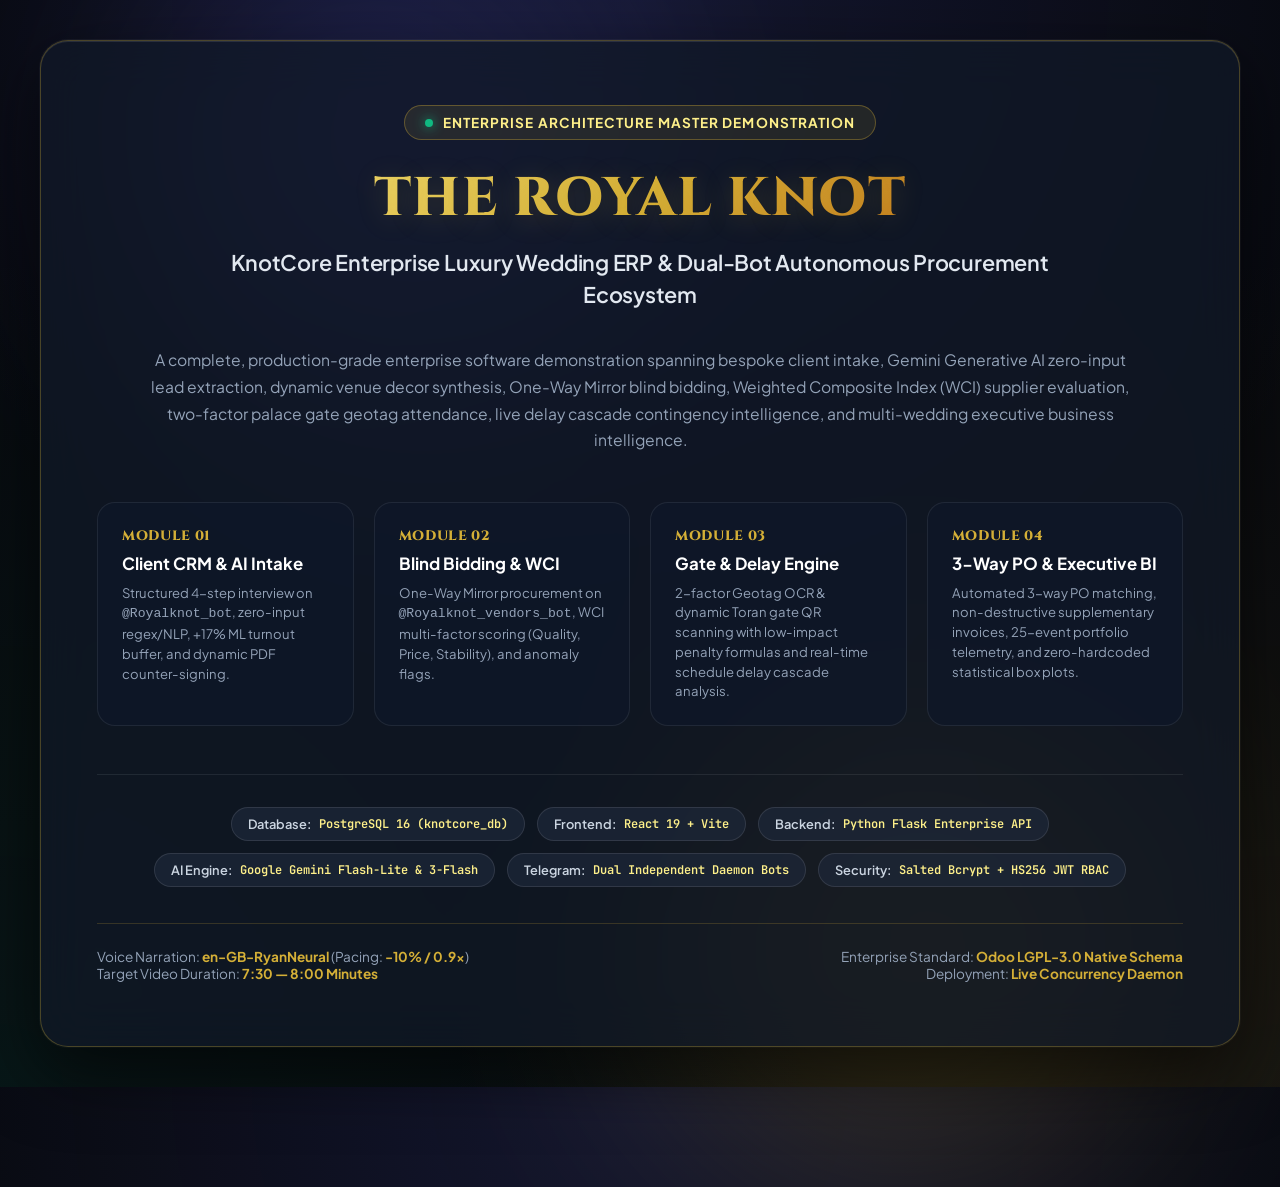
==== title_slide.html @ b84da5e1 "docs: add comprehensive 7-8 min video demonstration script and luxury html title slide" ====
<!DOCTYPE html>
<html lang="en">
<head>
  <meta charset="UTF-8">
  <meta name="viewport" content="width=device-width, initial-scale=1.0">
  <title>The Royal Knot — KnotCore Enterprise Luxury Wedding ERP</title>
  <link rel="preconnect" href="https://fonts.googleapis.com">
  <link rel="preconnect" href="https://fonts.gstatic.com" crossorigin>
  <link href="https://fonts.googleapis.com/css2?family=Cinzel:wght@600;700;800;900&family=Plus+Jakarta+Sans:wght@400;500;600;700;800&family=JetBrains+Mono:wght@500;600&display=swap" rel="stylesheet">
  <style>
    :root {
      --bg-primary: #07090e;
      --bg-card: rgba(17, 24, 39, 0.75);
      --gold-primary: #d4af37;
      --gold-light: #fef08a;
      --gold-gradient: linear-gradient(135deg, #fef08a 0%, #d4af37 50%, #b45309 100%);
      --accent-blue: #6366f1;
      --accent-emerald: #10b981;
      --border-gold: rgba(212, 175, 55, 0.3);
      --text-main: #f8fafc;
      --text-muted: #94a3b8;
    }

    * {
      margin: 0;
      padding: 0;
      box-sizing: border-box;
    }

    body {
      background-color: var(--bg-primary);
      background-image: 
        radial-gradient(circle at 50% 0%, rgba(99, 102, 241, 0.15) 0%, transparent 60%),
        radial-gradient(circle at 100% 100%, rgba(212, 175, 55, 0.08) 0%, transparent 50%),
        radial-gradient(circle at 0% 100%, rgba(16, 185, 129, 0.08) 0%, transparent 50%);
      color: var(--text-main);
      font-family: 'Plus Jakarta Sans', sans-serif;
      min-height: 100vh;
      display: flex;
      flex-direction: column;
      justify-content: center;
      align-items: center;
      padding: 40px 24px;
      overflow-x: hidden;
      position: relative;
    }

    .glow-orb {
      position: absolute;
      width: 500px;
      height: 500px;
      border-radius: 50%;
      filter: blur(120px);
      opacity: 0.18;
      pointer-events: none;
      z-index: 0;
    }
    .orb-1 { top: -100px; left: 10%; background: #6366f1; }
    .orb-2 { bottom: -100px; right: 10%; background: #d4af37; }

    .main-container {
      position: relative;
      z-index: 10;
      max-width: 1200px;
      width: 100%;
      background: var(--bg-card);
      backdrop-filter: blur(24px);
      -webkit-backdrop-filter: blur(24px);
      border: 1px solid var(--border-gold);
      border-radius: 28px;
      padding: 64px 56px;
      box-shadow: 
        0 24px 70px rgba(0, 0, 0, 0.6),
        0 0 0 1px rgba(255, 255, 255, 0.05),
        inset 0 1px 0 rgba(255, 255, 255, 0.1);
      text-align: center;
    }

    .badge-bar {
      display: inline-flex;
      align-items: center;
      gap: 10px;
      background: rgba(212, 175, 55, 0.1);
      border: 1px solid rgba(212, 175, 55, 0.35);
      padding: 8px 20px;
      border-radius: 9999px;
      font-size: 0.85rem;
      font-weight: 700;
      color: var(--gold-light);
      letter-spacing: 0.08em;
      text-transform: uppercase;
      margin-bottom: 28px;
    }

    .badge-pulse {
      width: 8px;
      height: 8px;
      background: #10b981;
      border-radius: 50%;
      box-shadow: 0 0 12px #10b981;
      animation: pulse 2s infinite;
    }

    @keyframes pulse {
      0%, 100% { opacity: 1; transform: scale(1); }
      50% { opacity: 0.4; transform: scale(0.85); }
    }

    .title-royal {
      font-family: 'Cinzel', serif;
      font-size: 3.4rem;
      font-weight: 800;
      line-height: 1.15;
      letter-spacing: 0.02em;
      background: var(--gold-gradient);
      -webkit-background-clip: text;
      -webkit-text-fill-color: transparent;
      margin-bottom: 16px;
      text-shadow: 0 4px 30px rgba(212, 175, 55, 0.2);
    }

    .subtitle-system {
      font-size: 1.35rem;
      font-weight: 600;
      color: #e2e8f0;
      letter-spacing: -0.01em;
      max-width: 900px;
      margin: 0 auto 36px;
      line-height: 1.5;
    }

    .architecture-summary {
      font-size: 0.98rem;
      color: var(--text-muted);
      max-width: 980px;
      margin: 0 auto 48px;
      line-height: 1.7;
    }

    .pillars-grid {
      display: grid;
      grid-template-columns: repeat(4, 1fr);
      gap: 20px;
      margin-bottom: 48px;
      text-align: left;
    }

    .pillar-card {
      background: rgba(15, 23, 42, 0.65);
      border: 1px solid rgba(255, 255, 255, 0.08);
      border-radius: 18px;
      padding: 24px;
      transition: all 0.3s ease;
      position: relative;
      overflow: hidden;
    }

    .pillar-card:hover {
      border-color: rgba(212, 175, 55, 0.4);
      transform: translateY(-4px);
      box-shadow: 0 12px 28px rgba(0, 0, 0, 0.4);
    }

    .pillar-card::before {
      content: '';
      position: absolute;
      top: 0;
      left: 0;
      right: 0;
      height: 3px;
      background: var(--gold-gradient);
      opacity: 0;
      transition: opacity 0.3s ease;
    }

    .pillar-card:hover::before {
      opacity: 1;
    }

    .pillar-num {
      font-family: 'Cinzel', serif;
      font-size: 0.85rem;
      font-weight: 800;
      color: var(--gold-primary);
      margin-bottom: 8px;
      letter-spacing: 0.05em;
    }

    .pillar-title {
      font-size: 1.05rem;
      font-weight: 700;
      color: #ffffff;
      margin-bottom: 8px;
      line-height: 1.3;
    }

    .pillar-desc {
      font-size: 0.82rem;
      color: var(--text-muted);
      line-height: 1.5;
    }

    .tech-stack-row {
      display: flex;
      flex-wrap: wrap;
      justify-content: center;
      gap: 12px;
      padding-top: 32px;
      border-top: 1px solid rgba(255, 255, 255, 0.08);
    }

    .tech-pill {
      background: rgba(30, 41, 59, 0.7);
      border: 1px solid rgba(255, 255, 255, 0.1);
      color: #cbd5e1;
      padding: 8px 16px;
      border-radius: 9999px;
      font-size: 0.8rem;
      font-weight: 600;
      display: inline-flex;
      align-items: center;
      gap: 8px;
    }

    .tech-pill span.code {
      font-family: 'JetBrains Mono', monospace;
      color: var(--gold-light);
      font-size: 0.75rem;
    }

    .meta-footer {
      margin-top: 36px;
      display: flex;
      justify-content: space-between;
      align-items: center;
      padding-top: 24px;
      border-top: 1px solid rgba(212, 175, 55, 0.2);
      font-size: 0.85rem;
      color: var(--text-muted);
    }

    .meta-left {
      text-align: left;
    }

    .meta-right {
      text-align: right;
    }

    .meta-highlight {
      color: var(--gold-primary);
      font-weight: 700;
    }

    @media (max-width: 900px) {
      .pillars-grid {
        grid-template-columns: repeat(2, 1fr);
      }
      .title-royal {
        font-size: 2.5rem;
      }
    }
  </style>
</head>
<body>

  <div class="glow-orb orb-1"></div>
  <div class="glow-orb orb-2"></div>

  <div class="main-container">
    
    <div class="badge-bar">
      <span class="badge-pulse"></span>
      <span>Enterprise Architecture Master Demonstration</span>
    </div>

    <h1 class="title-royal">THE ROYAL KNOT</h1>
    <div class="subtitle-system">
      KnotCore Enterprise Luxury Wedding ERP &amp; Dual-Bot Autonomous Procurement Ecosystem
    </div>

    <p class="architecture-summary">
      A complete, production-grade enterprise software demonstration spanning bespoke client intake, 
      Gemini Generative AI zero-input lead extraction, dynamic venue decor synthesis, One-Way Mirror blind bidding, 
      Weighted Composite Index (WCI) supplier evaluation, two-factor palace gate geotag attendance, 
      live delay cascade contingency intelligence, and multi-wedding executive business intelligence.
    </p>

    <div class="pillars-grid">
      <div class="pillar-card">
        <div class="pillar-num">MODULE 01</div>
        <div class="pillar-title">Client CRM &amp; AI Intake</div>
        <div class="pillar-desc">
          Structured 4-step interview on <code>@Royalknot_bot</code>, zero-input regex/NLP, +17% ML turnout buffer, and dynamic PDF counter-signing.
        </div>
      </div>

      <div class="pillar-card">
        <div class="pillar-num">MODULE 02</div>
        <div class="pillar-title">Blind Bidding &amp; WCI</div>
        <div class="pillar-desc">
          One-Way Mirror procurement on <code>@Royalknot_vendors_bot</code>, WCI multi-factor scoring (Quality, Price, Stability), and anomaly flags.
        </div>
      </div>

      <div class="pillar-card">
        <div class="pillar-num">MODULE 03</div>
        <div class="pillar-title">Gate &amp; Delay Engine</div>
        <div class="pillar-desc">
          2-factor Geotag OCR &amp; dynamic Toran gate QR scanning with low-impact penalty formulas and real-time schedule delay cascade analysis.
        </div>
      </div>

      <div class="pillar-card">
        <div class="pillar-num">MODULE 04</div>
        <div class="pillar-title">3-Way PO &amp; Executive BI</div>
        <div class="pillar-desc">
          Automated 3-way PO matching, non-destructive supplementary invoices, 25-event portfolio telemetry, and zero-hardcoded statistical box plots.
        </div>
      </div>
    </div>

    <div class="tech-stack-row">
      <div class="tech-pill">Database: <span class="code">PostgreSQL 16 (knotcore_db)</span></div>
      <div class="tech-pill">Frontend: <span class="code">React 19 + Vite</span></div>
      <div class="tech-pill">Backend: <span class="code">Python Flask Enterprise API</span></div>
      <div class="tech-pill">AI Engine: <span class="code">Google Gemini Flash-Lite &amp; 3-Flash</span></div>
      <div class="tech-pill">Telegram: <span class="code">Dual Independent Daemon Bots</span></div>
      <div class="tech-pill">Security: <span class="code">Salted Bcrypt + HS256 JWT RBAC</span></div>
    </div>

    <div class="meta-footer">
      <div class="meta-left">
        Voice Narration: <span class="meta-highlight">en-GB-RyanNeural</span> (Pacing: <span class="meta-highlight">-10% / 0.9x</span>)<br>
        Target Video Duration: <span class="meta-highlight">7:30 — 8:00 Minutes</span>
      </div>
      <div class="meta-right">
        Enterprise Standard: <span class="meta-highlight">Odoo LGPL-3.0 Native Schema</span><br>
        Deployment: <span class="meta-highlight">Live Concurrency Daemon</span>
      </div>
    </div>

  </div>

</body>
</html>
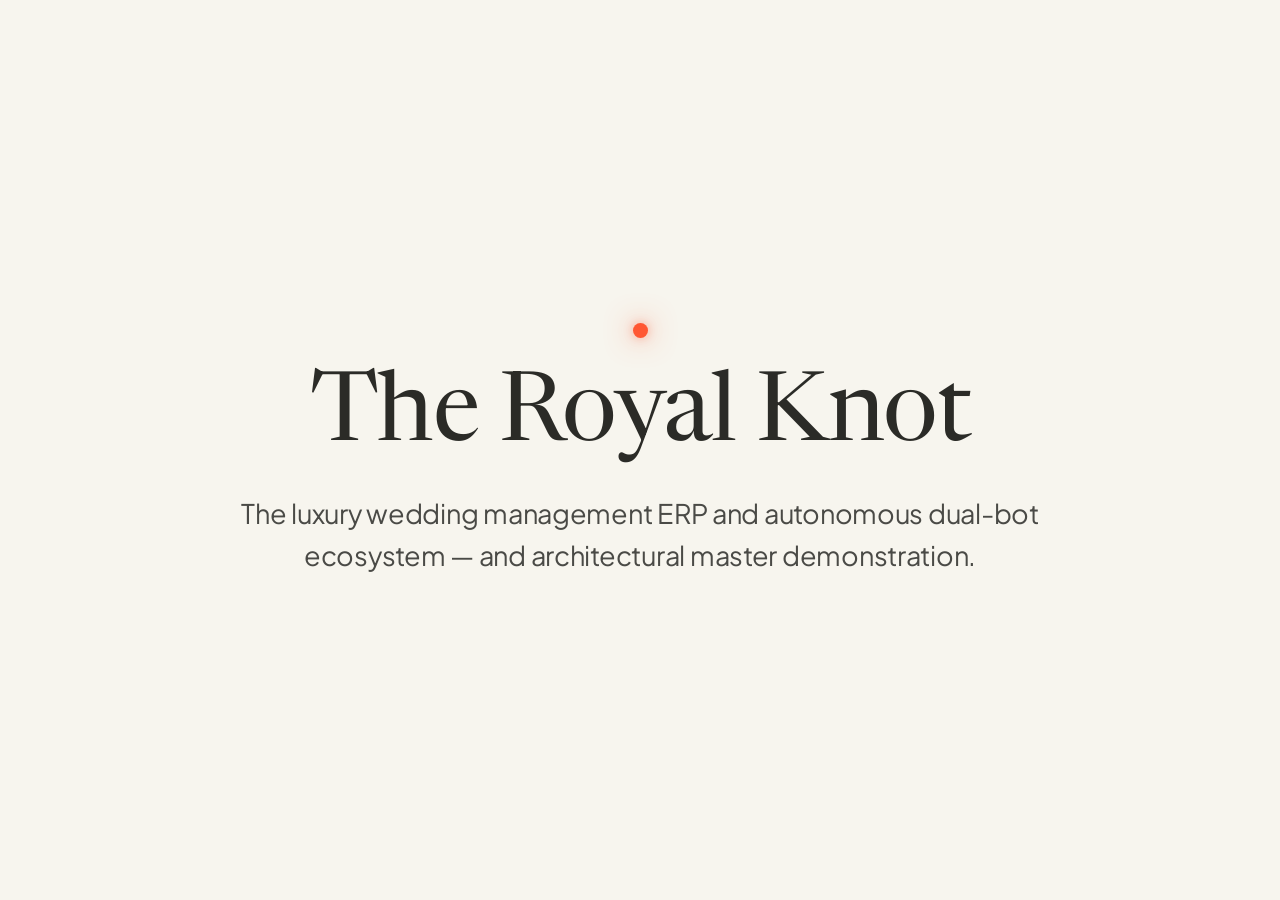
==== commit 258c8095: "feat(core): luxury wedding ERP architecture with dual-bot ecosystem, Odoo integration, and verified " ====
--- a/title_slide.html
+++ b/title_slide.html
@@ -3,24 +3,11 @@
 <head>
   <meta charset="UTF-8">
   <meta name="viewport" content="width=device-width, initial-scale=1.0">
-  <title>The Royal Knot — KnotCore Enterprise Luxury Wedding ERP</title>
+  <title>The Royal Knot — Enterprise Architecture Master Demonstration</title>
   <link rel="preconnect" href="https://fonts.googleapis.com">
   <link rel="preconnect" href="https://fonts.gstatic.com" crossorigin>
-  <link href="https://fonts.googleapis.com/css2?family=Cinzel:wght@600;700;800;900&family=Plus+Jakarta+Sans:wght@400;500;600;700;800&family=JetBrains+Mono:wght@500;600&display=swap" rel="stylesheet">
+  <link href="https://fonts.googleapis.com/css2?family=Cormorant+Garamond:ital,wght@0,400;0,500;0,600;1,400&family=Newsreader:ital,opsz,wght@0,6..72,400;0,6..72,500;1,6..72,400&family=Plus+Jakarta+Sans:wght@400;500;600&display=swap" rel="stylesheet">
   <style>
-    :root {
-      --bg-primary: #07090e;
-      --bg-card: rgba(17, 24, 39, 0.75);
-      --gold-primary: #d4af37;
-      --gold-light: #fef08a;
-      --gold-gradient: linear-gradient(135deg, #fef08a 0%, #d4af37 50%, #b45309 100%);
-      --accent-blue: #6366f1;
-      --accent-emerald: #10b981;
-      --border-gold: rgba(212, 175, 55, 0.3);
-      --text-main: #f8fafc;
-      --text-muted: #94a3b8;
-    }
-
     * {
       margin: 0;
       padding: 0;
@@ -28,319 +15,76 @@
     }
 
     body {
-      background-color: var(--bg-primary);
-      background-image: 
-        radial-gradient(circle at 50% 0%, rgba(99, 102, 241, 0.15) 0%, transparent 60%),
-        radial-gradient(circle at 100% 100%, rgba(212, 175, 55, 0.08) 0%, transparent 50%),
-        radial-gradient(circle at 0% 100%, rgba(16, 185, 129, 0.08) 0%, transparent 50%);
-      color: var(--text-main);
-      font-family: 'Plus Jakarta Sans', sans-serif;
+      background-color: #f7f5ee;
       min-height: 100vh;
       display: flex;
       flex-direction: column;
       justify-content: center;
       align-items: center;
-      padding: 40px 24px;
-      overflow-x: hidden;
-      position: relative;
-    }
-
-    .glow-orb {
-      position: absolute;
-      width: 500px;
-      height: 500px;
-      border-radius: 50%;
-      filter: blur(120px);
-      opacity: 0.18;
-      pointer-events: none;
-      z-index: 0;
-    }
-    .orb-1 { top: -100px; left: 10%; background: #6366f1; }
-    .orb-2 { bottom: -100px; right: 10%; background: #d4af37; }
-
-    .main-container {
-      position: relative;
-      z-index: 10;
-      max-width: 1200px;
-      width: 100%;
-      background: var(--bg-card);
-      backdrop-filter: blur(24px);
-      -webkit-backdrop-filter: blur(24px);
-      border: 1px solid var(--border-gold);
-      border-radius: 28px;
-      padding: 64px 56px;
-      box-shadow: 
-        0 24px 70px rgba(0, 0, 0, 0.6),
-        0 0 0 1px rgba(255, 255, 255, 0.05),
-        inset 0 1px 0 rgba(255, 255, 255, 0.1);
       text-align: center;
-    }
-
-    .badge-bar {
-      display: inline-flex;
-      align-items: center;
-      gap: 10px;
-      background: rgba(212, 175, 55, 0.1);
-      border: 1px solid rgba(212, 175, 55, 0.35);
-      padding: 8px 20px;
-      border-radius: 9999px;
-      font-size: 0.85rem;
-      font-weight: 700;
-      color: var(--gold-light);
-      letter-spacing: 0.08em;
-      text-transform: uppercase;
-      margin-bottom: 28px;
-    }
-
-    .badge-pulse {
-      width: 8px;
-      height: 8px;
-      background: #10b981;
-      border-radius: 50%;
-      box-shadow: 0 0 12px #10b981;
-      animation: pulse 2s infinite;
-    }
-
-    @keyframes pulse {
-      0%, 100% { opacity: 1; transform: scale(1); }
-      50% { opacity: 0.4; transform: scale(0.85); }
-    }
-
-    .title-royal {
-      font-family: 'Cinzel', serif;
-      font-size: 3.4rem;
-      font-weight: 800;
-      line-height: 1.15;
-      letter-spacing: 0.02em;
-      background: var(--gold-gradient);
-      -webkit-background-clip: text;
-      -webkit-text-fill-color: transparent;
-      margin-bottom: 16px;
-      text-shadow: 0 4px 30px rgba(212, 175, 55, 0.2);
-    }
-
-    .subtitle-system {
-      font-size: 1.35rem;
-      font-weight: 600;
-      color: #e2e8f0;
-      letter-spacing: -0.01em;
-      max-width: 900px;
-      margin: 0 auto 36px;
-      line-height: 1.5;
-    }
-
-    .architecture-summary {
-      font-size: 0.98rem;
-      color: var(--text-muted);
-      max-width: 980px;
-      margin: 0 auto 48px;
-      line-height: 1.7;
-    }
-
-    .pillars-grid {
-      display: grid;
-      grid-template-columns: repeat(4, 1fr);
-      gap: 20px;
-      margin-bottom: 48px;
-      text-align: left;
-    }
-
-    .pillar-card {
-      background: rgba(15, 23, 42, 0.65);
-      border: 1px solid rgba(255, 255, 255, 0.08);
-      border-radius: 18px;
-      padding: 24px;
-      transition: all 0.3s ease;
-      position: relative;
+      font-family: 'Plus Jakarta Sans', system-ui, sans-serif;
+      padding: 40px;
       overflow: hidden;
     }
 
-    .pillar-card:hover {
-      border-color: rgba(212, 175, 55, 0.4);
-      transform: translateY(-4px);
-      box-shadow: 0 12px 28px rgba(0, 0, 0, 0.4);
+    .container {
+      display: flex;
+      flex-direction: column;
+      align-items: center;
+      justify-content: center;
+      max-width: 1100px;
     }
 
-    .pillar-card::before {
-      content: '';
-      position: absolute;
-      top: 0;
-      left: 0;
-      right: 0;
-      height: 3px;
-      background: var(--gold-gradient);
-      opacity: 0;
-      transition: opacity 0.3s ease;
+    .coral-dot {
+      width: 15px;
+      height: 15px;
+      background: #ff5733;
+      border-radius: 50%;
+      margin-bottom: 28px;
+      box-shadow: 0 0 28px rgba(255, 87, 51, 0.7), 0 0 10px rgba(255, 87, 51, 0.4);
+      animation: pulseGlow 3s ease-in-out infinite alternate;
     }
 
-    .pillar-card:hover::before {
-      opacity: 1;
+    @keyframes pulseGlow {
+      0% {
+        box-shadow: 0 0 18px rgba(255, 87, 51, 0.5), 0 0 8px rgba(255, 87, 51, 0.3);
+        transform: scale(0.96);
+      }
+      100% {
+        box-shadow: 0 0 32px rgba(255, 87, 51, 0.8), 0 0 14px rgba(255, 87, 51, 0.5);
+        transform: scale(1.04);
+      }
     }
 
-    .pillar-num {
-      font-family: 'Cinzel', serif;
-      font-size: 0.85rem;
-      font-weight: 800;
-      color: var(--gold-primary);
-      margin-bottom: 8px;
-      letter-spacing: 0.05em;
+    .title {
+      font-family: 'Newsreader', 'Cormorant Garamond', Georgia, serif;
+      font-size: 96px;
+      font-weight: 400;
+      color: #2b2b27;
+      letter-spacing: -0.015em;
+      line-height: 1.08;
+      margin-bottom: 24px;
     }
 
-    .pillar-title {
-      font-size: 1.05rem;
-      font-weight: 700;
-      color: #ffffff;
-      margin-bottom: 8px;
-      line-height: 1.3;
-    }
-
-    .pillar-desc {
-      font-size: 0.82rem;
-      color: var(--text-muted);
-      line-height: 1.5;
-    }
-
-    .tech-stack-row {
-      display: flex;
-      flex-wrap: wrap;
-      justify-content: center;
-      gap: 12px;
-      padding-top: 32px;
-      border-top: 1px solid rgba(255, 255, 255, 0.08);
-    }
-
-    .tech-pill {
-      background: rgba(30, 41, 59, 0.7);
-      border: 1px solid rgba(255, 255, 255, 0.1);
-      color: #cbd5e1;
-      padding: 8px 16px;
-      border-radius: 9999px;
-      font-size: 0.8rem;
-      font-weight: 600;
-      display: inline-flex;
-      align-items: center;
-      gap: 8px;
-    }
-
-    .tech-pill span.code {
-      font-family: 'JetBrains Mono', monospace;
-      color: var(--gold-light);
-      font-size: 0.75rem;
-    }
-
-    .meta-footer {
-      margin-top: 36px;
-      display: flex;
-      justify-content: space-between;
-      align-items: center;
-      padding-top: 24px;
-      border-top: 1px solid rgba(212, 175, 55, 0.2);
-      font-size: 0.85rem;
-      color: var(--text-muted);
-    }
-
-    .meta-left {
-      text-align: left;
-    }
-
-    .meta-right {
-      text-align: right;
-    }
-
-    .meta-highlight {
-      color: var(--gold-primary);
-      font-weight: 700;
-    }
-
-    @media (max-width: 900px) {
-      .pillars-grid {
-        grid-template-columns: repeat(2, 1fr);
-      }
-      .title-royal {
-        font-size: 2.5rem;
-      }
+    .subtitle {
+      font-family: 'Plus Jakarta Sans', system-ui, sans-serif;
+      font-size: 27px;
+      font-weight: 400;
+      color: #4a4a46;
+      line-height: 1.55;
+      max-width: 860px;
+      letter-spacing: -0.01em;
     }
   </style>
 </head>
 <body>
-
-  <div class="glow-orb orb-1"></div>
-  <div class="glow-orb orb-2"></div>
-
-  <div class="main-container">
-    
-    <div class="badge-bar">
-      <span class="badge-pulse"></span>
-      <span>Enterprise Architecture Master Demonstration</span>
-    </div>
-
-    <h1 class="title-royal">THE ROYAL KNOT</h1>
-    <div class="subtitle-system">
-      KnotCore Enterprise Luxury Wedding ERP &amp; Dual-Bot Autonomous Procurement Ecosystem
-    </div>
-
-    <p class="architecture-summary">
-      A complete, production-grade enterprise software demonstration spanning bespoke client intake, 
-      Gemini Generative AI zero-input lead extraction, dynamic venue decor synthesis, One-Way Mirror blind bidding, 
-      Weighted Composite Index (WCI) supplier evaluation, two-factor palace gate geotag attendance, 
-      live delay cascade contingency intelligence, and multi-wedding executive business intelligence.
+  <div class="container">
+    <div class="coral-dot"></div>
+    <h1 class="title">The Royal Knot</h1>
+    <p class="subtitle">
+      The luxury wedding management ERP and autonomous dual-bot ecosystem —
+      and architectural master demonstration.
     </p>
-
-    <div class="pillars-grid">
-      <div class="pillar-card">
-        <div class="pillar-num">MODULE 01</div>
-        <div class="pillar-title">Client CRM &amp; AI Intake</div>
-        <div class="pillar-desc">
-          Structured 4-step interview on <code>@Royalknot_bot</code>, zero-input regex/NLP, +17% ML turnout buffer, and dynamic PDF counter-signing.
-        </div>
-      </div>
-
-      <div class="pillar-card">
-        <div class="pillar-num">MODULE 02</div>
-        <div class="pillar-title">Blind Bidding &amp; WCI</div>
-        <div class="pillar-desc">
-          One-Way Mirror procurement on <code>@Royalknot_vendors_bot</code>, WCI multi-factor scoring (Quality, Price, Stability), and anomaly flags.
-        </div>
-      </div>
-
-      <div class="pillar-card">
-        <div class="pillar-num">MODULE 03</div>
-        <div class="pillar-title">Gate &amp; Delay Engine</div>
-        <div class="pillar-desc">
-          2-factor Geotag OCR &amp; dynamic Toran gate QR scanning with low-impact penalty formulas and real-time schedule delay cascade analysis.
-        </div>
-      </div>
-
-      <div class="pillar-card">
-        <div class="pillar-num">MODULE 04</div>
-        <div class="pillar-title">3-Way PO &amp; Executive BI</div>
-        <div class="pillar-desc">
-          Automated 3-way PO matching, non-destructive supplementary invoices, 25-event portfolio telemetry, and zero-hardcoded statistical box plots.
-        </div>
-      </div>
-    </div>
-
-    <div class="tech-stack-row">
-      <div class="tech-pill">Database: <span class="code">PostgreSQL 16 (knotcore_db)</span></div>
-      <div class="tech-pill">Frontend: <span class="code">React 19 + Vite</span></div>
-      <div class="tech-pill">Backend: <span class="code">Python Flask Enterprise API</span></div>
-      <div class="tech-pill">AI Engine: <span class="code">Google Gemini Flash-Lite &amp; 3-Flash</span></div>
-      <div class="tech-pill">Telegram: <span class="code">Dual Independent Daemon Bots</span></div>
-      <div class="tech-pill">Security: <span class="code">Salted Bcrypt + HS256 JWT RBAC</span></div>
-    </div>
-
-    <div class="meta-footer">
-      <div class="meta-left">
-        Voice Narration: <span class="meta-highlight">en-GB-RyanNeural</span> (Pacing: <span class="meta-highlight">-10% / 0.9x</span>)<br>
-        Target Video Duration: <span class="meta-highlight">7:30 — 8:00 Minutes</span>
-      </div>
-      <div class="meta-right">
-        Enterprise Standard: <span class="meta-highlight">Odoo LGPL-3.0 Native Schema</span><br>
-        Deployment: <span class="meta-highlight">Live Concurrency Daemon</span>
-      </div>
-    </div>
-
   </div>
-
 </body>
 </html>
